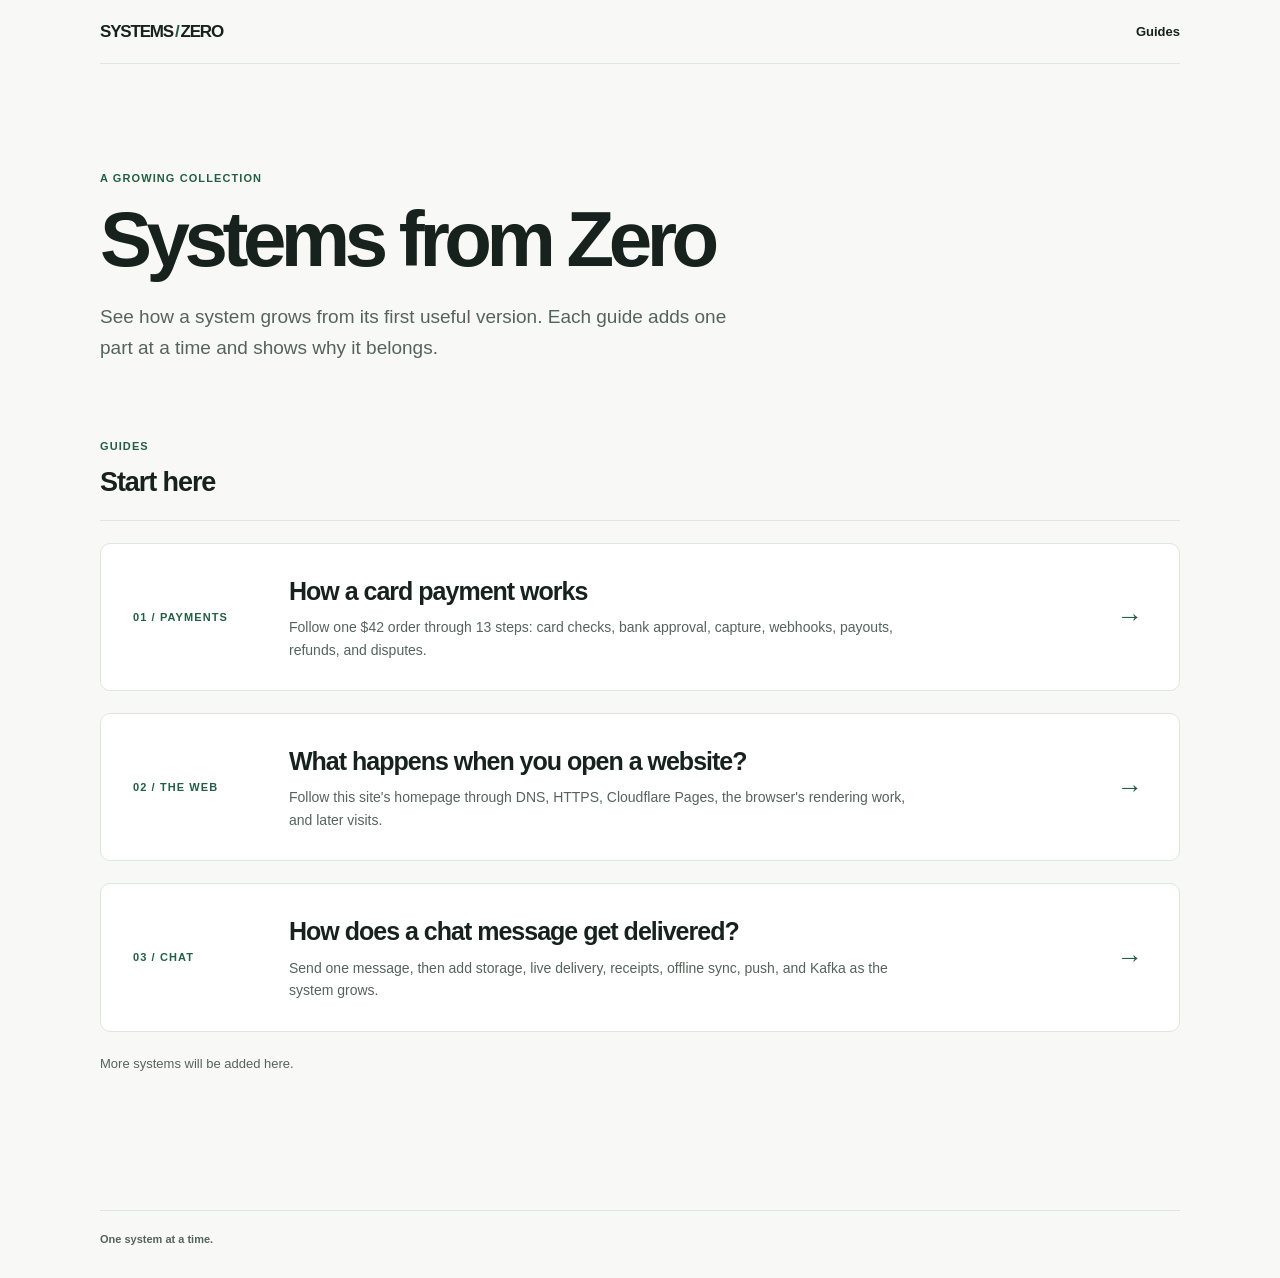
==== index.html @ b451d31d "Add chat message delivery guide" ====
﻿<!doctype html>
<html lang="en">
<head>
  <meta charset="UTF-8">
  <meta name="viewport" content="width=device-width, initial-scale=1">
  <meta name="theme-color" content="#f8f9f6">
  <meta name="description" content="Systems from Zero builds clear guides to complex systems, one part at a time.">
  <link rel="icon" href="favicon.svg" type="image/svg+xml">
  <link rel="stylesheet" href="home.css">
  <title>Systems from Zero</title>
</head>
<body>
  <a class="skip-link" href="#guides">Skip to guides</a>
  <header class="topbar wrap">
    <a class="brand" href="./">SYSTEMS<span>/</span>ZERO</a>
    <a class="header-link" href="#guides">Guides</a>
  </header>
  <main class="wrap">
    <section class="intro" aria-labelledby="title">
      <p class="eyebrow">A GROWING COLLECTION</p>
      <h1 id="title">Systems from Zero</h1>
      <p>See how a system grows from its first useful version. Each guide adds one part at a time and shows why it belongs.</p>
    </section>
    <section id="guides" class="guides" aria-labelledby="guides-title">
      <div class="section-heading"><span>GUIDES</span><h2 id="guides-title">Start here</h2></div>
      <a class="guide" href="guides/card-payments/">
        <span class="guide-number">01 / PAYMENTS</span>
        <div><h3>How a card payment works</h3><p>Follow one $42 order through 13 steps: card checks, bank approval, capture, webhooks, payouts, refunds, and disputes.</p></div>
        <span class="guide-arrow" aria-hidden="true">→</span>
      </a>
      <a class="guide" href="guides/website-load/">
        <span class="guide-number">02 / THE WEB</span>
        <div><h3>What happens when you open a website?</h3><p>Follow this site's homepage through DNS, HTTPS, Cloudflare Pages, the browser's rendering work, and later visits.</p></div>
        <span class="guide-arrow" aria-hidden="true">→</span>
      </a>
      <a class="guide" href="guides/chat-delivery/">
        <span class="guide-number">03 / CHAT</span>
        <div><h3>How does a chat message get delivered?</h3><p>Send one message, then add storage, live delivery, receipts, offline sync, push, and Kafka as the system grows.</p></div>
        <span class="guide-arrow" aria-hidden="true">→</span>
      </a>
      <p class="more">More systems will be added here.</p>
    </section>
  </main>
  <footer class="footer wrap">One system at a time.</footer>
</body>
</html>
---- home.css ----
﻿:root{--bg:#f8f9f6;--ink:#17221f;--muted:#56635d;--line:#dfe5df;--green:#245e45}
*{box-sizing:border-box}html{scroll-behavior:smooth}body{margin:0;background:var(--bg);color:var(--ink);font-family:Inter,"Segoe UI",Arial,sans-serif;line-height:1.5;-webkit-font-smoothing:antialiased}a{color:inherit}a:focus-visible{outline:3px solid #3674c2;outline-offset:4px}.wrap{width:min(100% - 40px,1080px);margin-inline:auto}.skip-link{position:absolute;top:-60px;left:16px;background:#fff;padding:10px;z-index:10}.skip-link:focus{top:12px}
.topbar{min-height:64px;border-bottom:1px solid var(--line);display:flex;align-items:center;justify-content:space-between}.topbar a{text-decoration:none}.brand{font-size:17px;font-weight:850;letter-spacing:-.07em}.brand span{color:var(--green);margin-inline:2px}.header-link{font-size:13px;font-weight:700}.intro{padding:95px 0 70px;max-width:750px}.eyebrow,.section-heading span,.guide-number{color:var(--green);font-size:11px;font-weight:850;letter-spacing:.1em}.intro h1{font-size:clamp(46px,7vw,78px);line-height:1.05;letter-spacing:-.07em;margin:12px 0 22px}.intro>p:last-child{max-width:650px;color:var(--muted);font-size:19px;line-height:1.6;margin:0}.guides{padding-bottom:115px}.section-heading{border-bottom:1px solid var(--line);padding-bottom:17px}.section-heading h2{font-size:27px;letter-spacing:-.04em;margin:5px 0 0}.guide{display:grid;grid-template-columns:130px 1fr 30px;align-items:center;gap:26px;background:#fff;border:1px solid var(--line);border-radius:10px;padding:29px 32px;text-decoration:none;margin-top:22px;transition:border-color .2s,transform .2s}.guide:hover{border-color:#7ca990;transform:translateY(-2px)}.guide h3{font-size:25px;letter-spacing:-.04em;margin:0 0 6px}.guide p{font-size:14px;line-height:1.6;color:var(--muted);margin:0;max-width:620px}.guide-arrow{font-size:26px;color:var(--green)}.more{font-size:13px;color:var(--muted);margin:22px 0}.footer{border-top:1px solid var(--line);padding:20px 0 30px;color:var(--muted);font-size:11px;font-weight:700}
@media(max-width:650px){.wrap{width:min(100% - 28px,1080px)}.intro{padding:62px 0 55px}.intro>p:last-child{font-size:16px}.guides{padding-bottom:70px}.guide{grid-template-columns:1fr 30px;gap:7px;padding:21px}.guide-number{grid-column:1/-1}.guide h3{font-size:21px}}
@media(prefers-reduced-motion:reduce){html{scroll-behavior:auto}.guide{transition:none}}
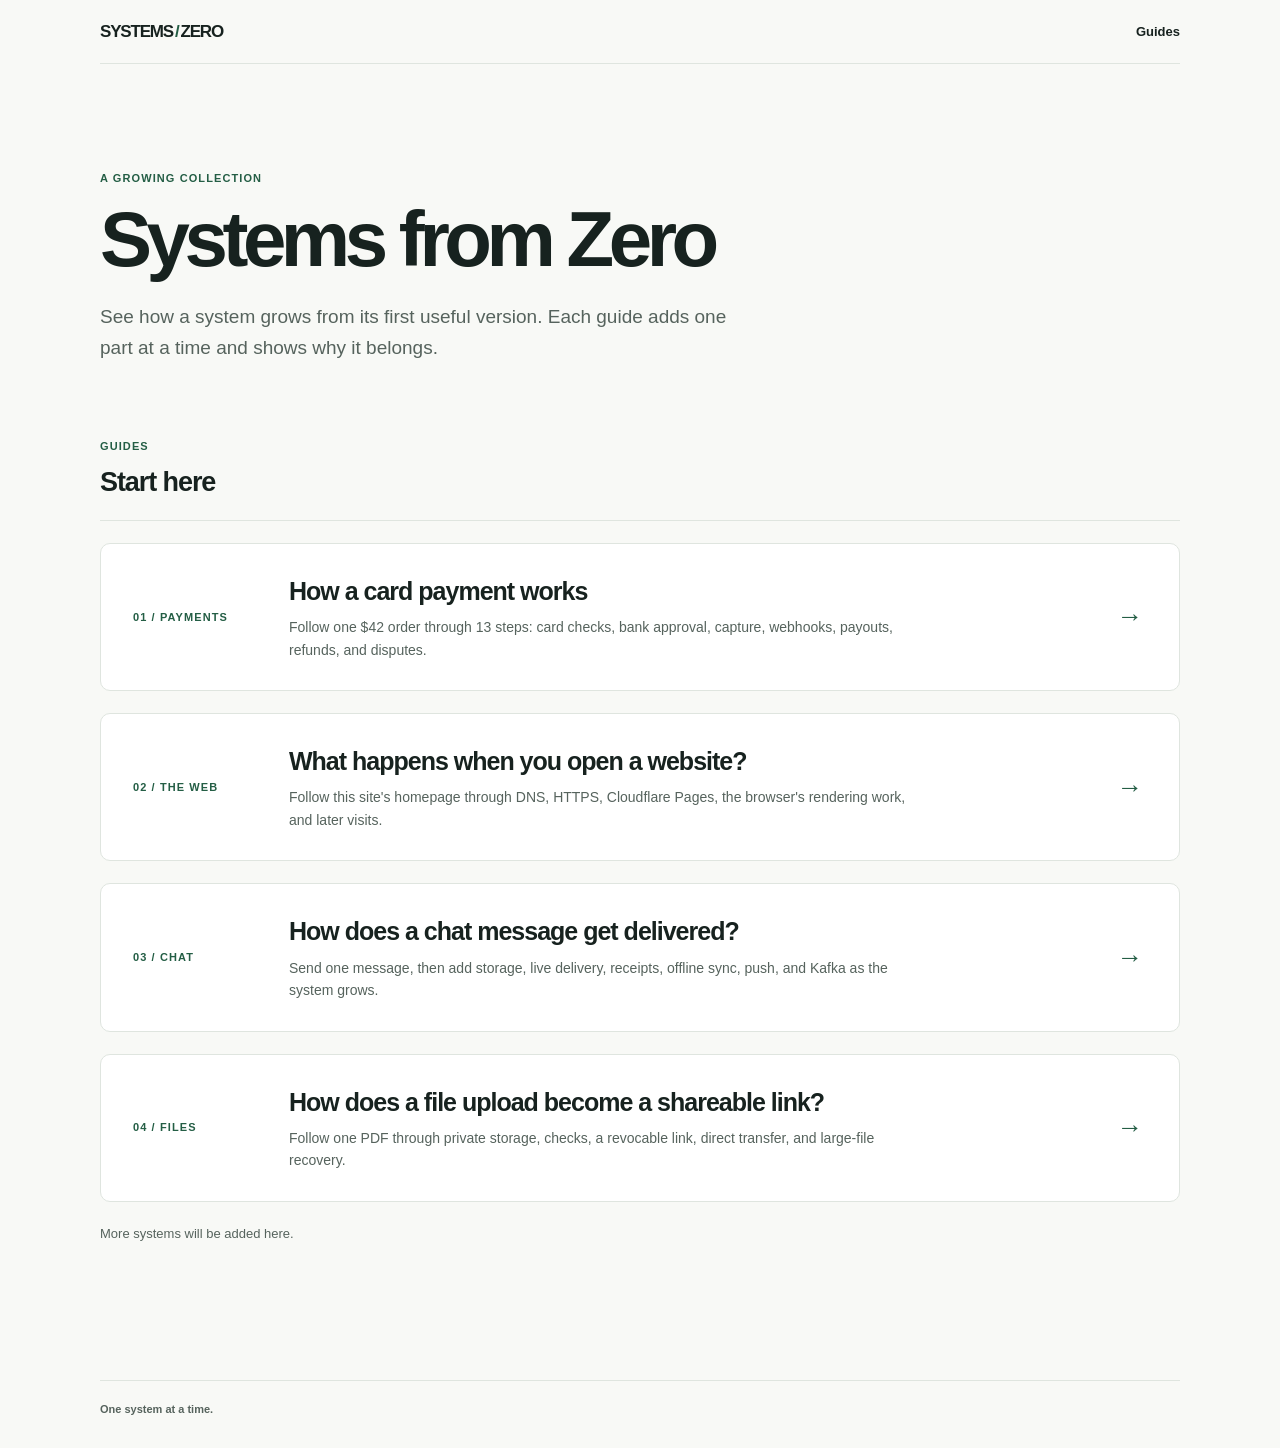
==== commit 2f4cbf69: "Add file sharing guide" ====
--- a/index.html
+++ b/index.html
@@ -38,6 +38,11 @@
         <div><h3>How does a chat message get delivered?</h3><p>Send one message, then add storage, live delivery, receipts, offline sync, push, and Kafka as the system grows.</p></div>
         <span class="guide-arrow" aria-hidden="true">→</span>
       </a>
+      <a class="guide" href="guides/file-sharing/">
+        <span class="guide-number">04 / FILES</span>
+        <div><h3>How does a file upload become a shareable link?</h3><p>Follow one PDF through private storage, checks, a revocable link, direct transfer, and large-file recovery.</p></div>
+        <span class="guide-arrow" aria-hidden="true">→</span>
+      </a>
       <p class="more">More systems will be added here.</p>
     </section>
   </main>
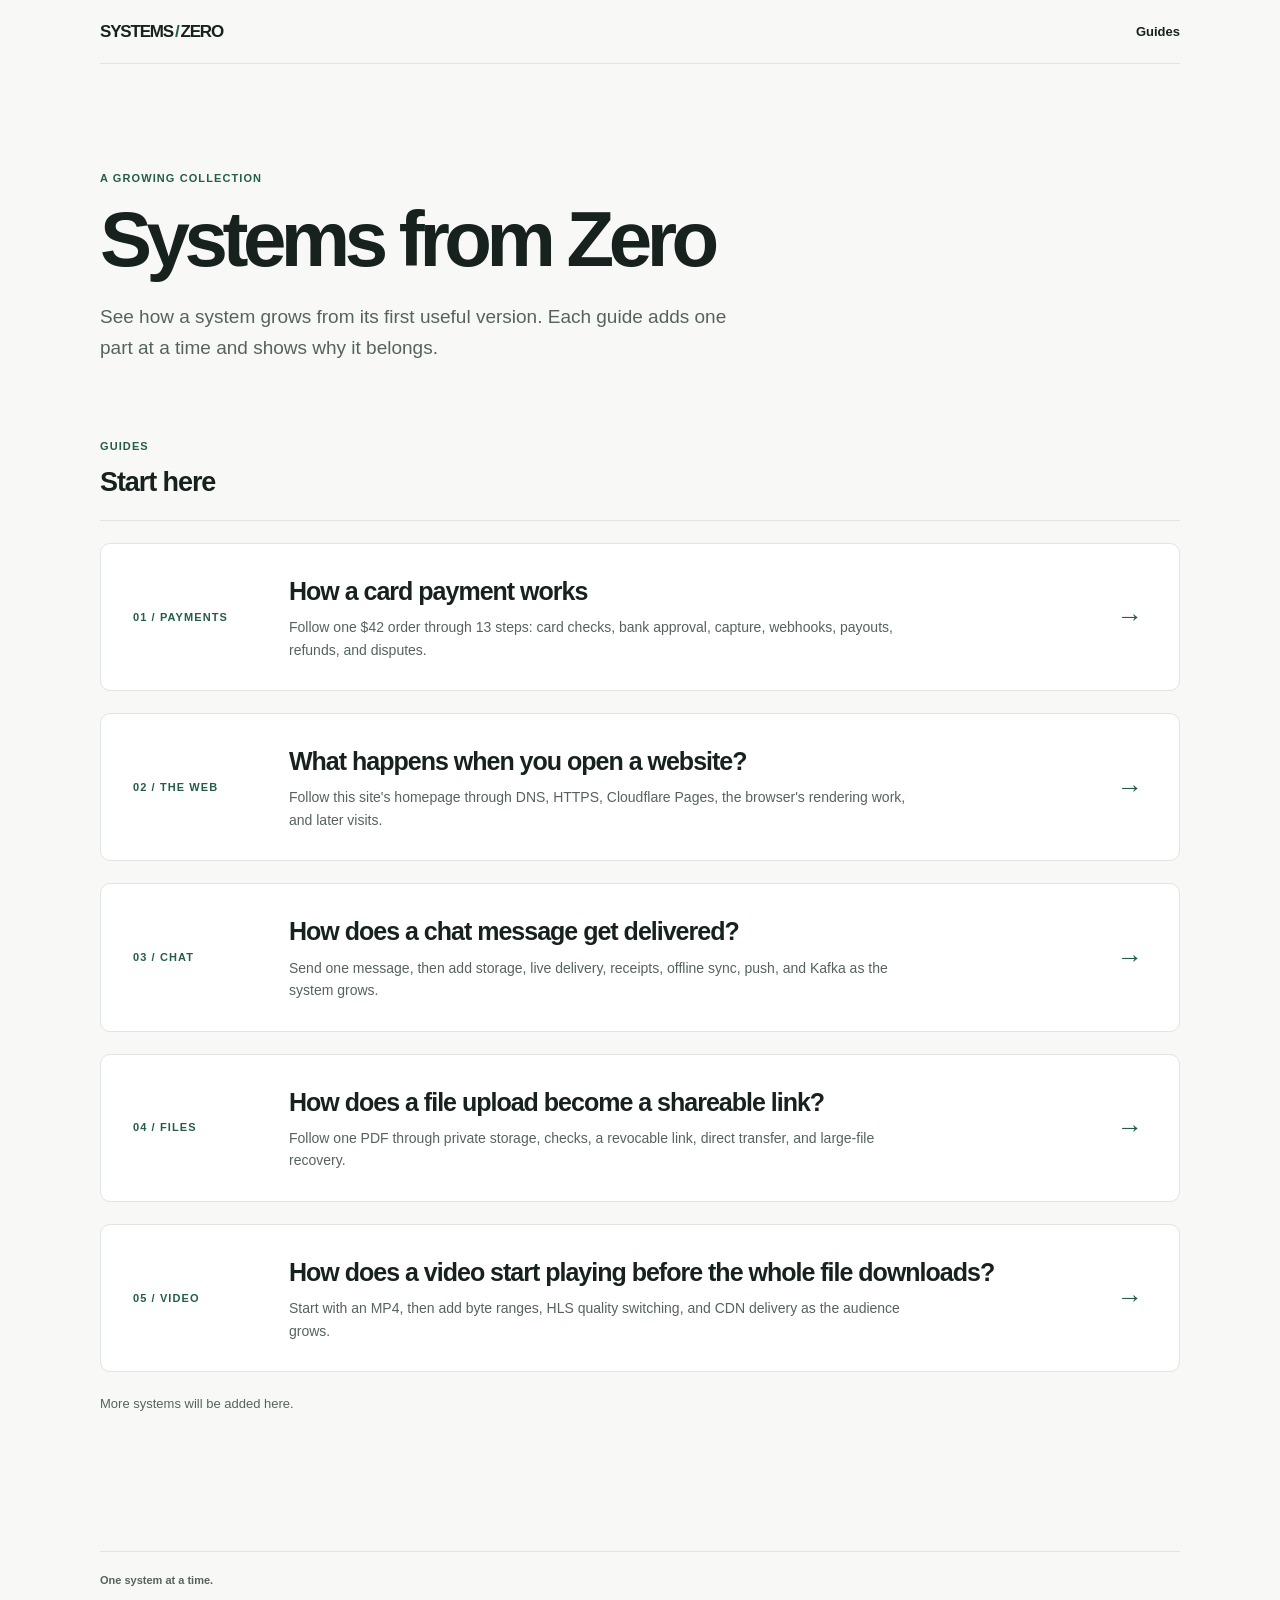
==== commit 7238bd46: "Add video playback guide" ====
--- a/index.html
+++ b/index.html
@@ -43,6 +43,11 @@
         <div><h3>How does a file upload become a shareable link?</h3><p>Follow one PDF through private storage, checks, a revocable link, direct transfer, and large-file recovery.</p></div>
         <span class="guide-arrow" aria-hidden="true">→</span>
       </a>
+      <a class="guide" href="guides/video-playback/">
+        <span class="guide-number">05 / VIDEO</span>
+        <div><h3>How does a video start playing before the whole file downloads?</h3><p>Start with an MP4, then add byte ranges, HLS quality switching, and CDN delivery as the audience grows.</p></div>
+        <span class="guide-arrow" aria-hidden="true">→</span>
+      </a>
       <p class="more">More systems will be added here.</p>
     </section>
   </main>
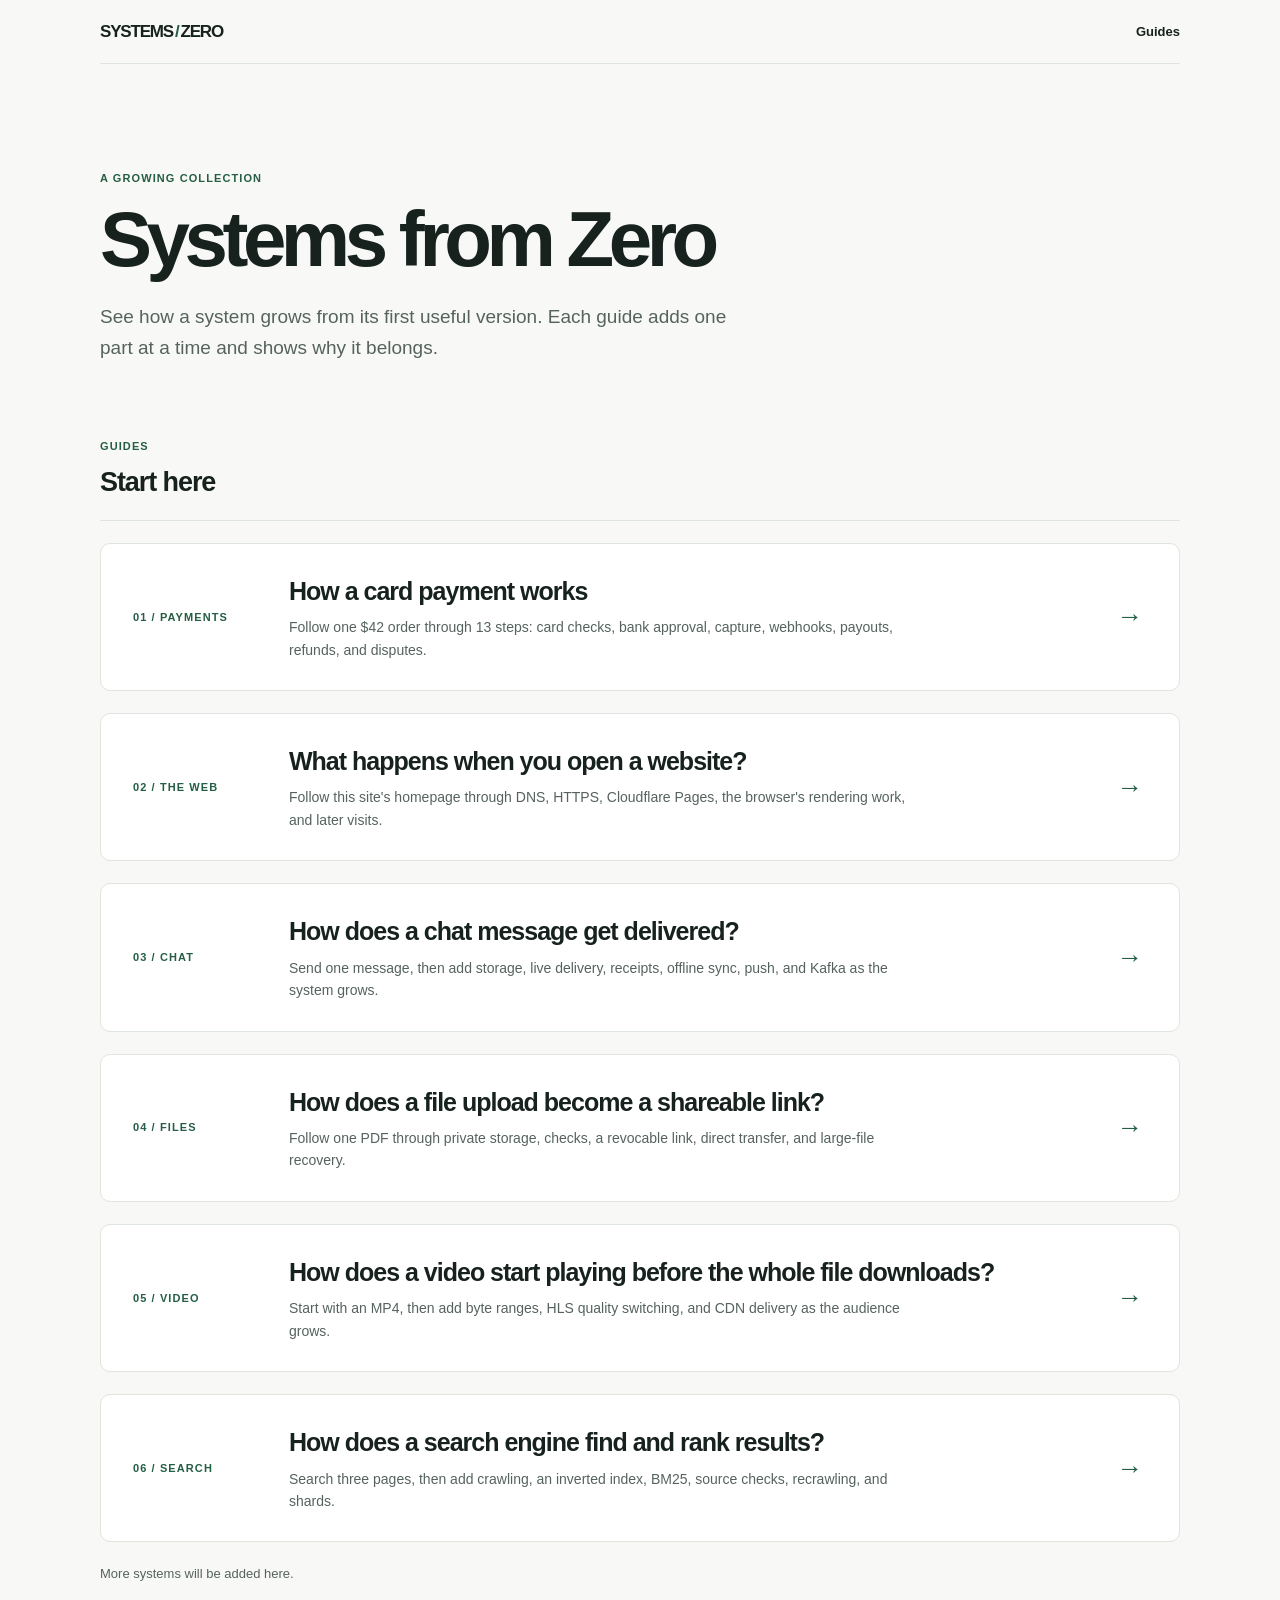
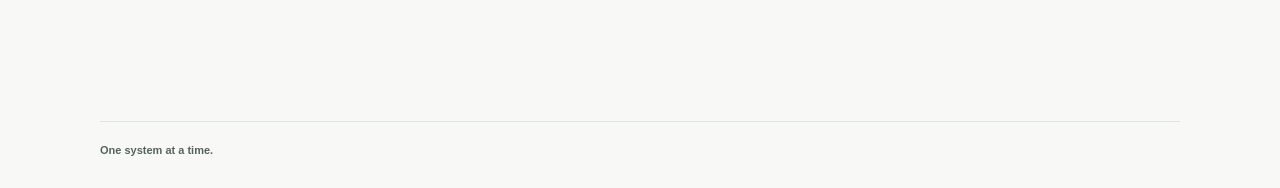
==== commit c41ffbc2: "Add search engine guide" ====
--- a/index.html
+++ b/index.html
@@ -48,6 +48,11 @@
         <div><h3>How does a video start playing before the whole file downloads?</h3><p>Start with an MP4, then add byte ranges, HLS quality switching, and CDN delivery as the audience grows.</p></div>
         <span class="guide-arrow" aria-hidden="true">→</span>
       </a>
+      <a class="guide" href="guides/search-engine/">
+        <span class="guide-number">06 / SEARCH</span>
+        <div><h3>How does a search engine find and rank results?</h3><p>Search three pages, then add crawling, an inverted index, BM25, source checks, recrawling, and shards.</p></div>
+        <span class="guide-arrow" aria-hidden="true">→</span>
+      </a>
       <p class="more">More systems will be added here.</p>
     </section>
   </main>
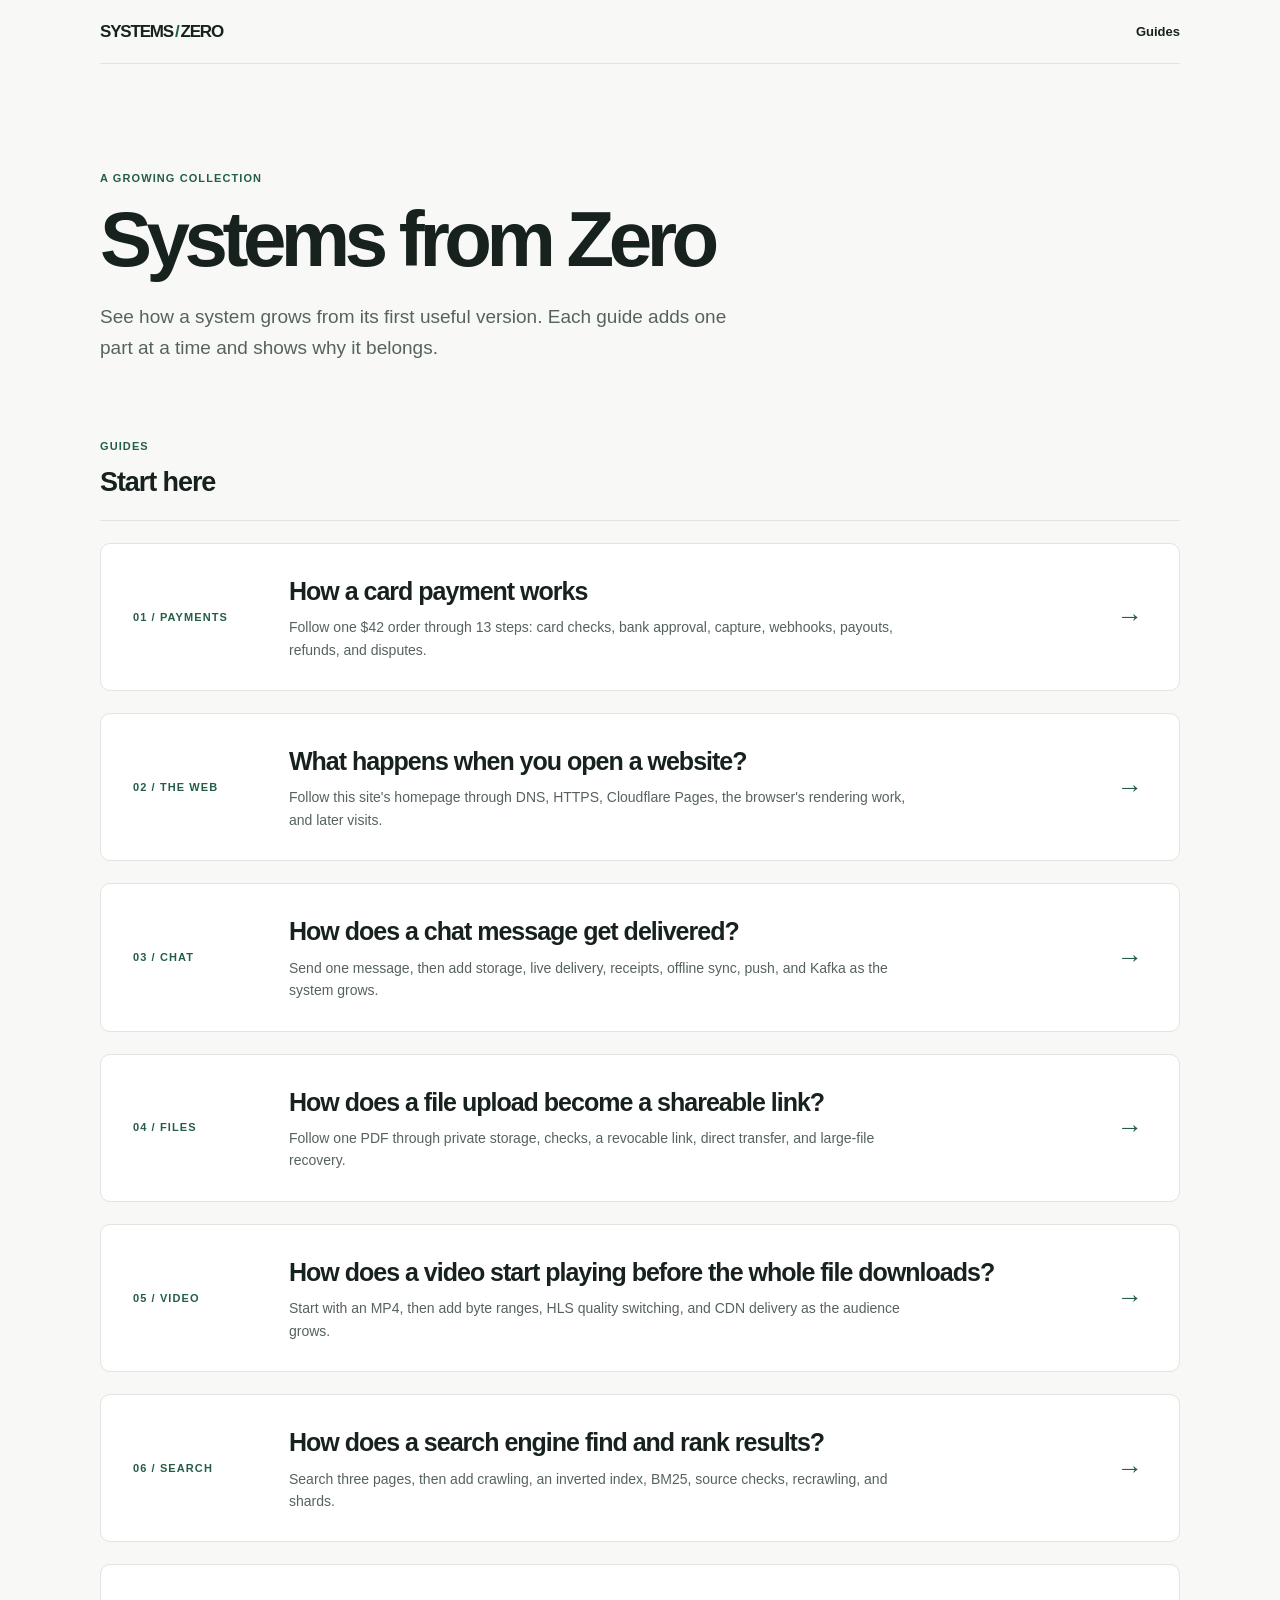
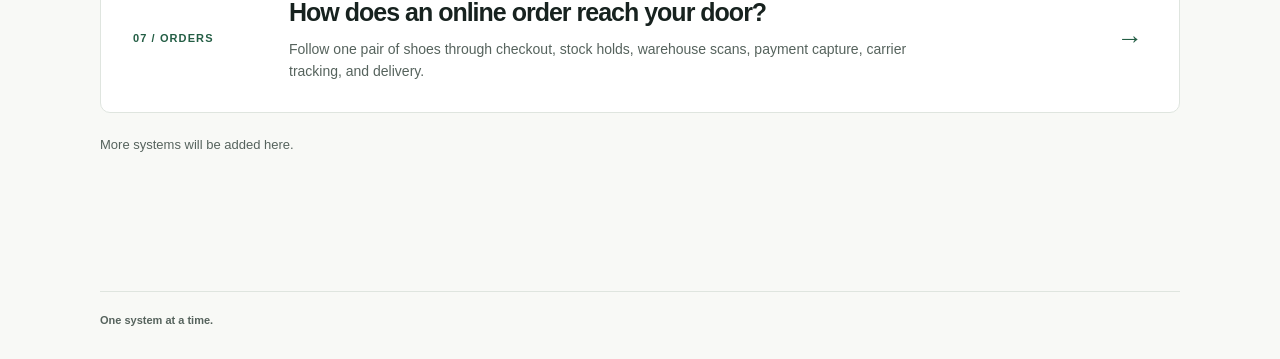
==== commit 9ee6a4e7: "Add online order delivery guide" ====
--- a/index.html
+++ b/index.html
@@ -53,6 +53,11 @@
         <div><h3>How does a search engine find and rank results?</h3><p>Search three pages, then add crawling, an inverted index, BM25, source checks, recrawling, and shards.</p></div>
         <span class="guide-arrow" aria-hidden="true">→</span>
       </a>
+      <a class="guide" href="guides/order-delivery/">
+        <span class="guide-number">07 / ORDERS</span>
+        <div><h3>How does an online order reach your door?</h3><p>Follow one pair of shoes through checkout, stock holds, warehouse scans, payment capture, carrier tracking, and delivery.</p></div>
+        <span class="guide-arrow" aria-hidden="true">→</span>
+      </a>
       <p class="more">More systems will be added here.</p>
     </section>
   </main>
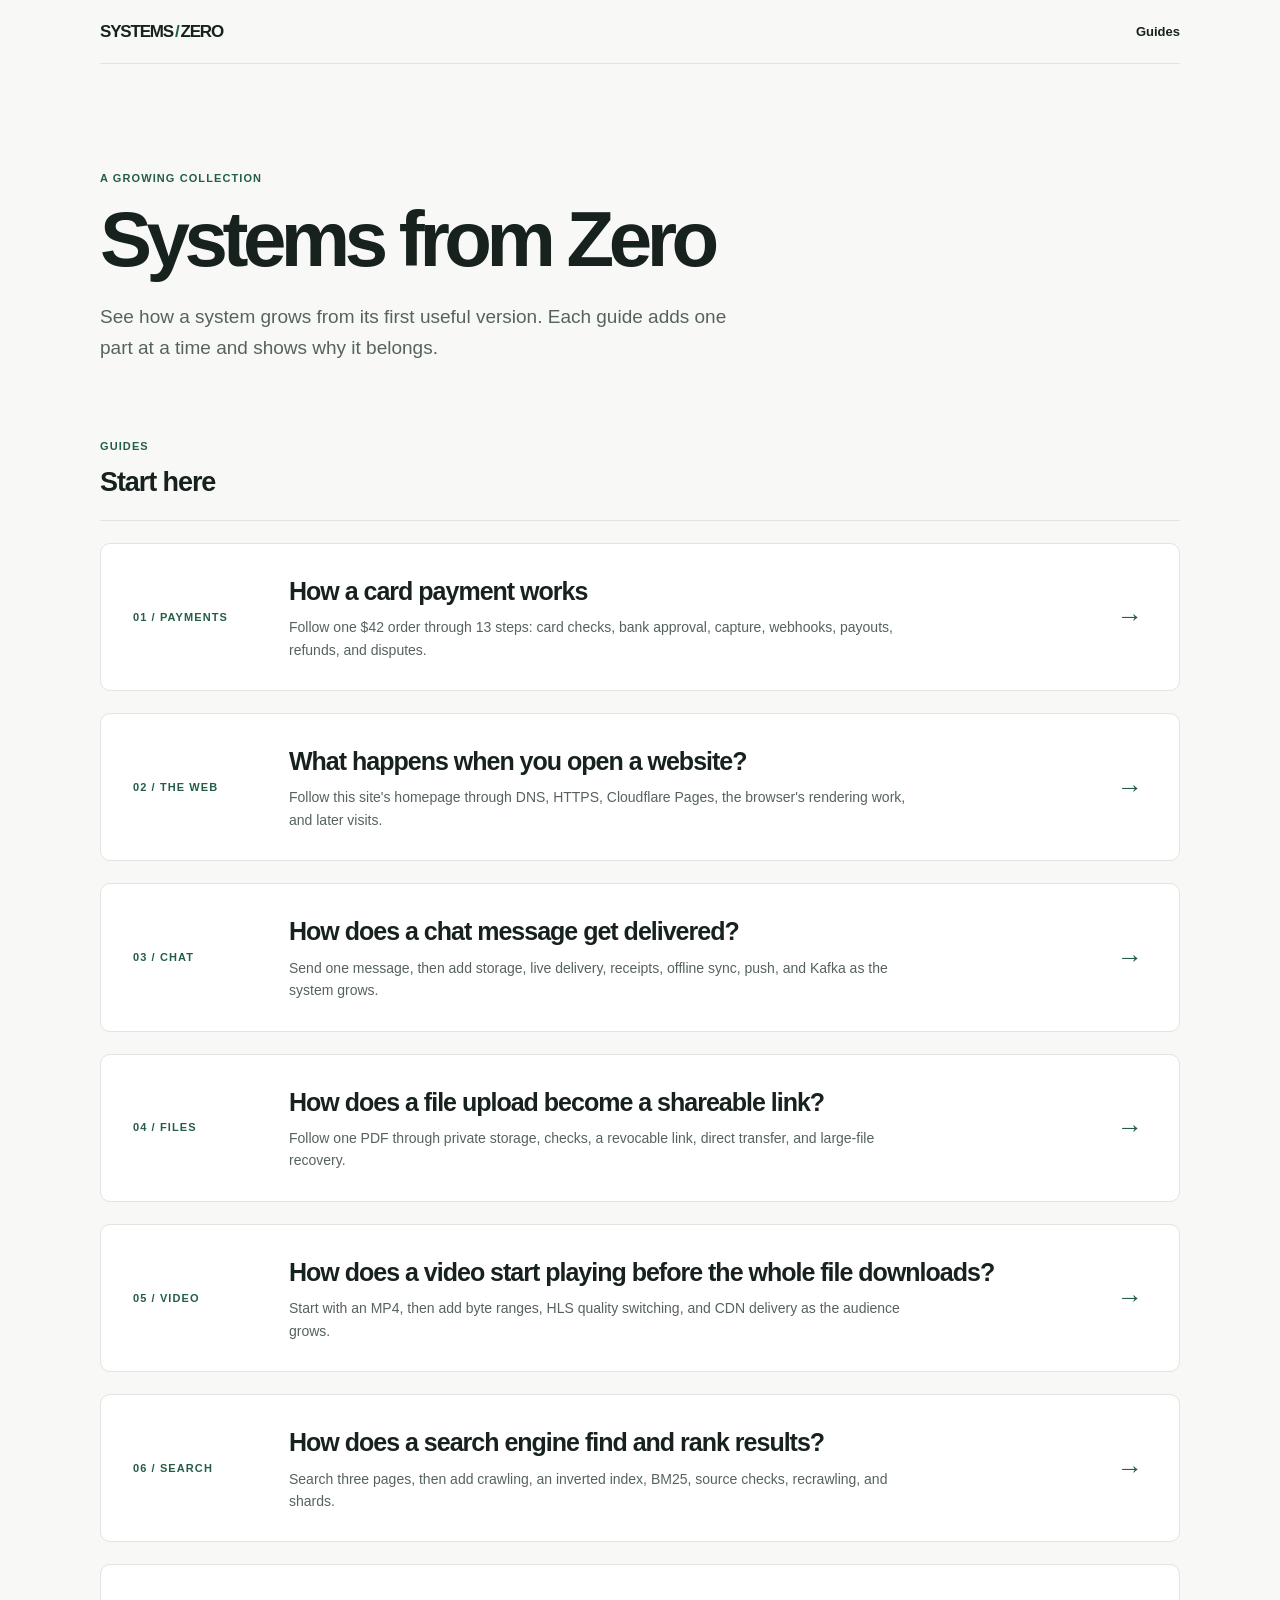
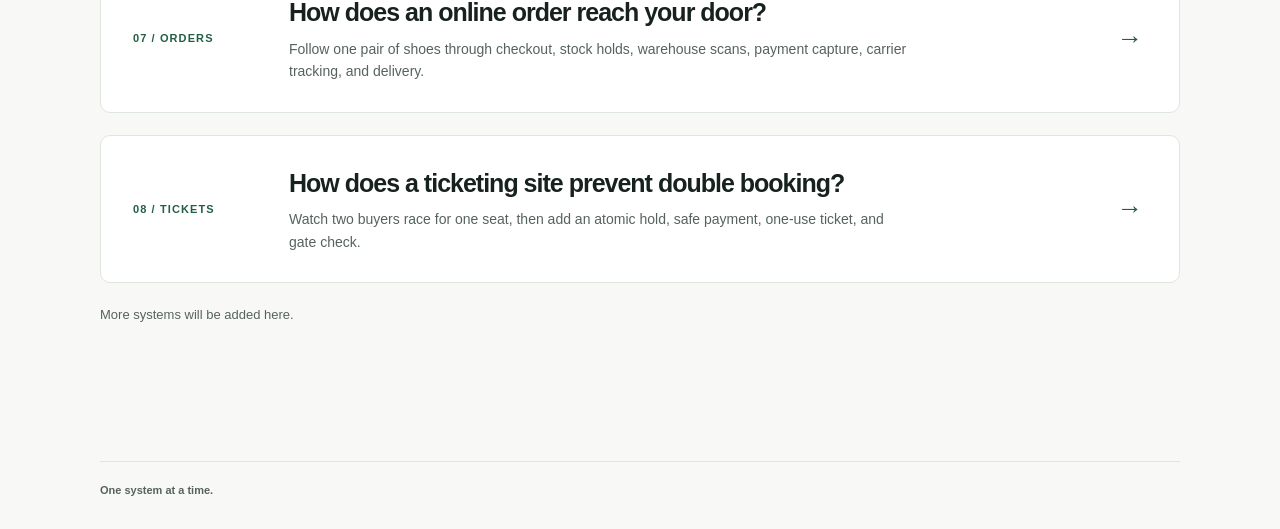
==== commit 22e48a9b: "Add ticket booking guide" ====
--- a/index.html
+++ b/index.html
@@ -58,6 +58,11 @@
         <div><h3>How does an online order reach your door?</h3><p>Follow one pair of shoes through checkout, stock holds, warehouse scans, payment capture, carrier tracking, and delivery.</p></div>
         <span class="guide-arrow" aria-hidden="true">→</span>
       </a>
+      <a class="guide" href="guides/ticket-booking/">
+        <span class="guide-number">08 / TICKETS</span>
+        <div><h3>How does a ticketing site prevent double booking?</h3><p>Watch two buyers race for one seat, then add an atomic hold, safe payment, one-use ticket, and gate check.</p></div>
+        <span class="guide-arrow" aria-hidden="true">→</span>
+      </a>
       <p class="more">More systems will be added here.</p>
     </section>
   </main>
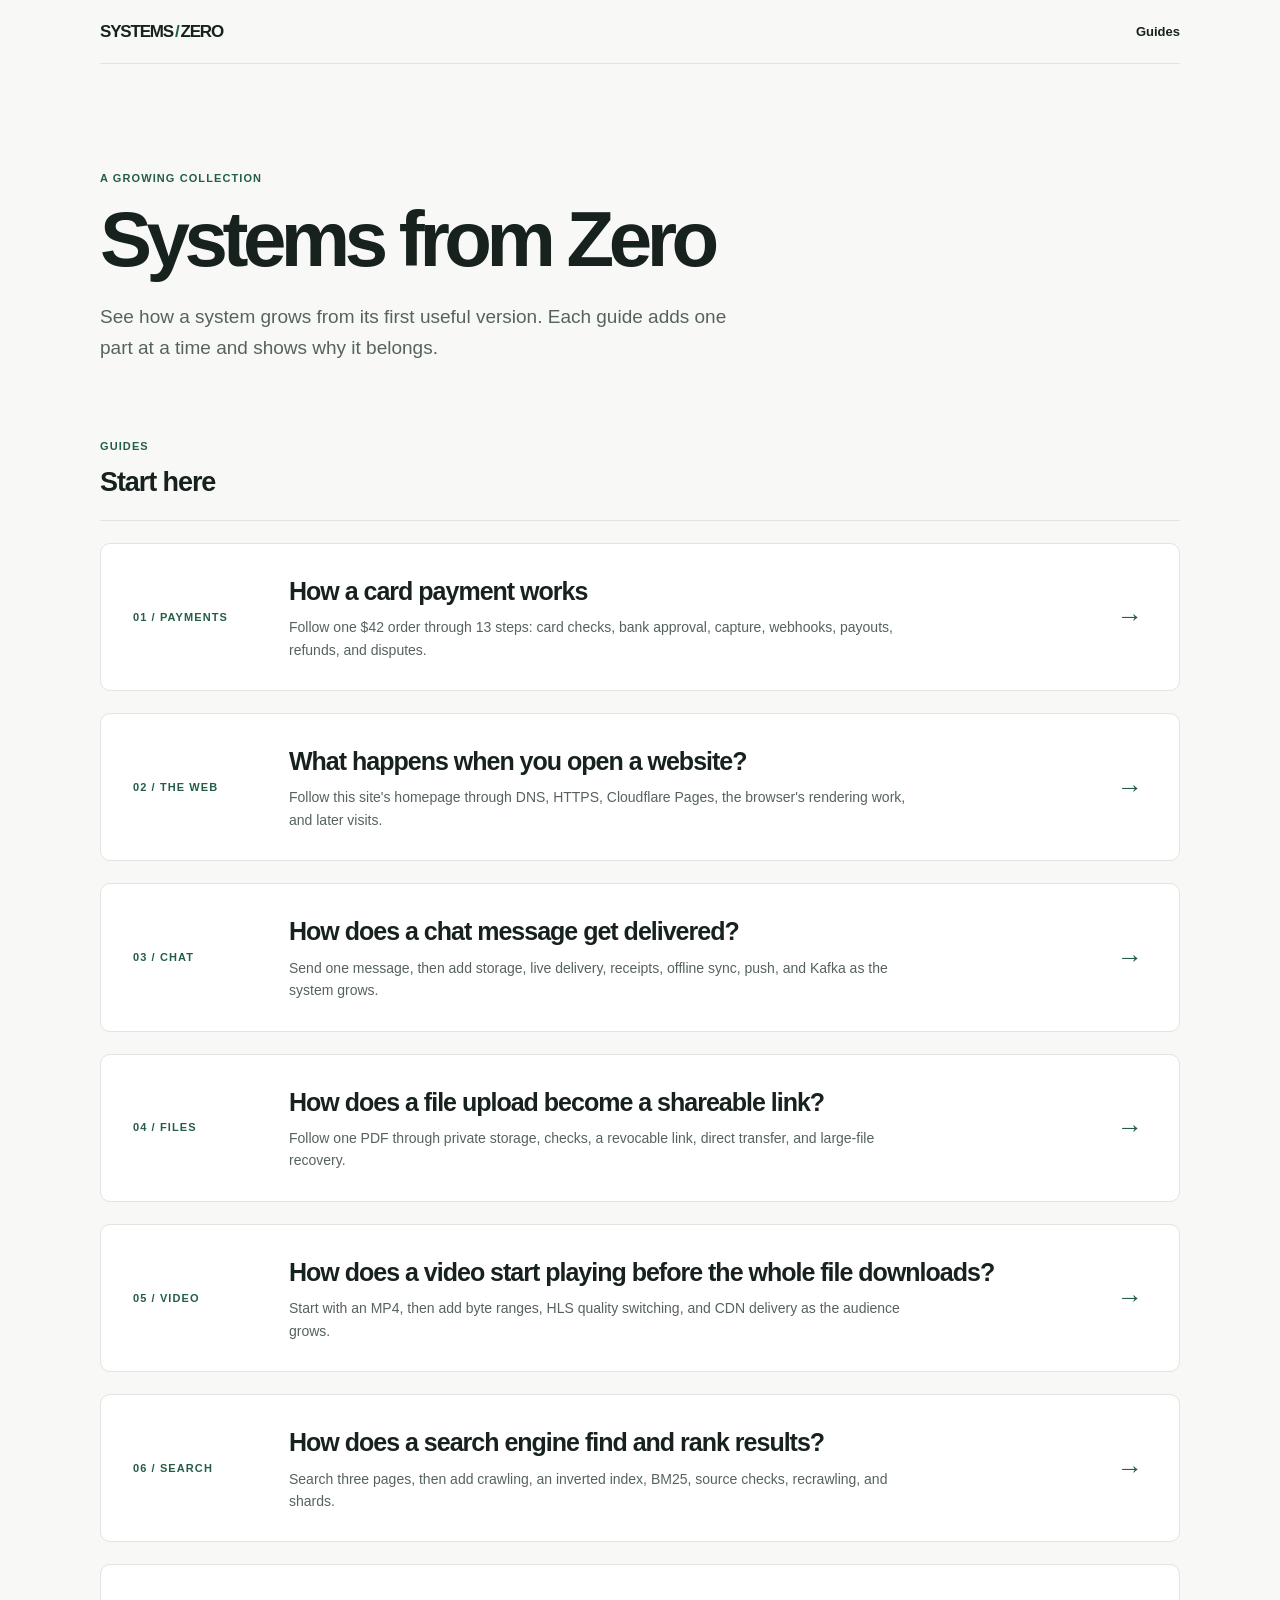
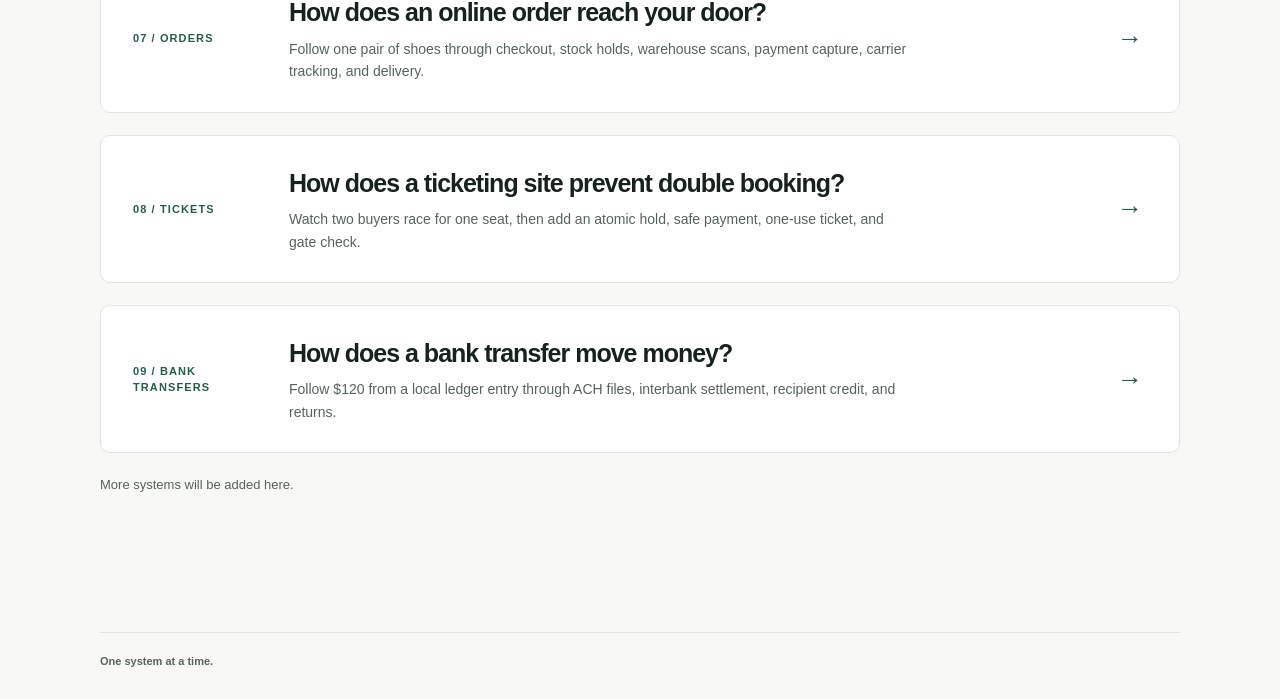
==== commit 8ada106b: "Add bank transfer guide" ====
--- a/index.html
+++ b/index.html
@@ -63,6 +63,11 @@
         <div><h3>How does a ticketing site prevent double booking?</h3><p>Watch two buyers race for one seat, then add an atomic hold, safe payment, one-use ticket, and gate check.</p></div>
         <span class="guide-arrow" aria-hidden="true">→</span>
       </a>
+      <a class="guide" href="guides/bank-transfer/">
+        <span class="guide-number">09 / BANK TRANSFERS</span>
+        <div><h3>How does a bank transfer move money?</h3><p>Follow $120 from a local ledger entry through ACH files, interbank settlement, recipient credit, and returns.</p></div>
+        <span class="guide-arrow" aria-hidden="true">→</span>
+      </a>
       <p class="more">More systems will be added here.</p>
     </section>
   </main>
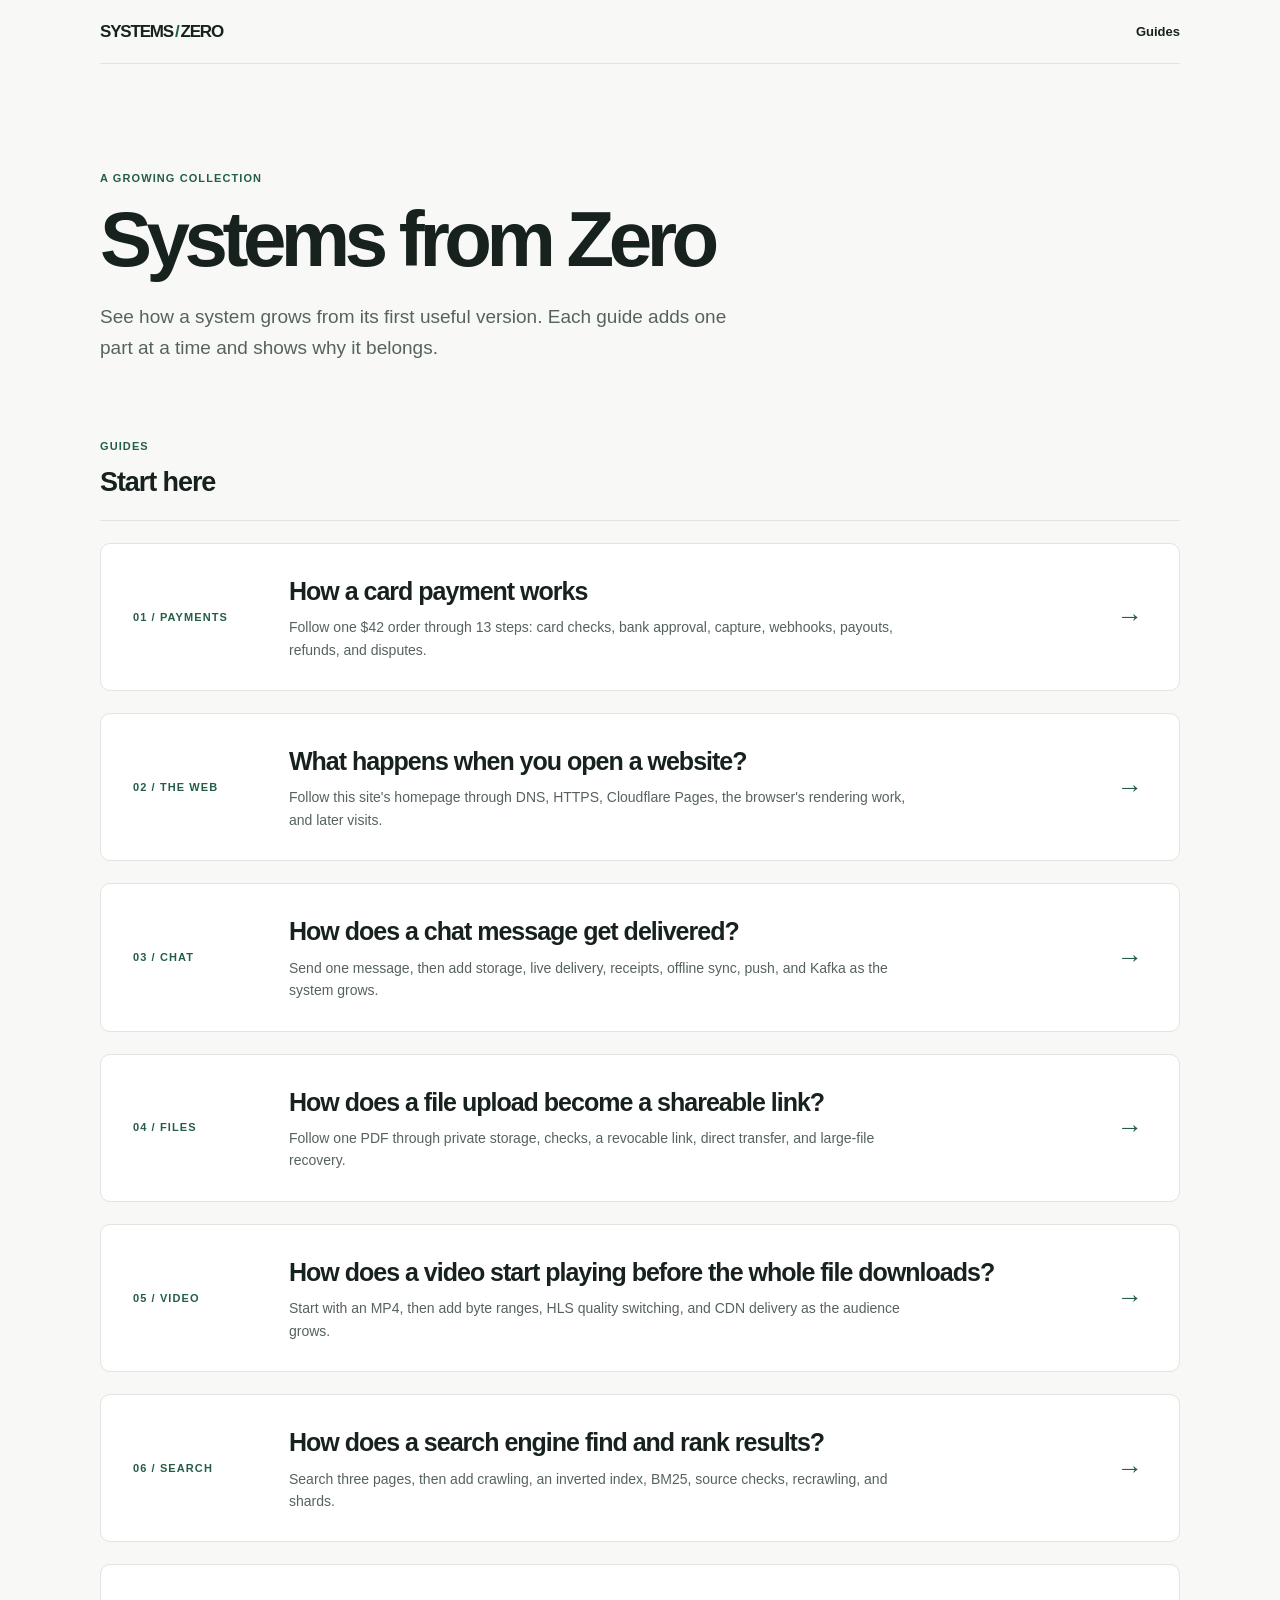
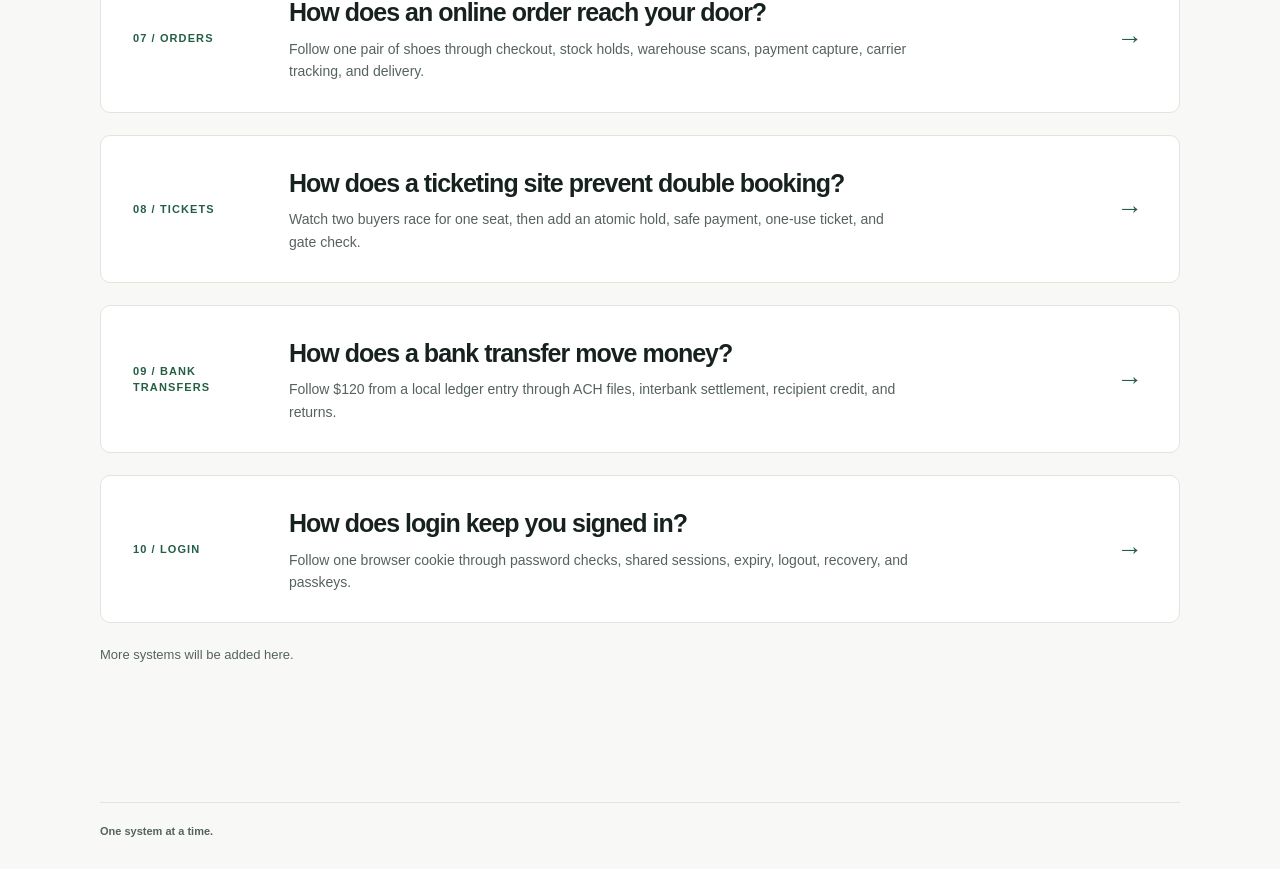
==== commit d3f91a74: "Add login session guide" ====
--- a/index.html
+++ b/index.html
@@ -68,6 +68,11 @@
         <div><h3>How does a bank transfer move money?</h3><p>Follow $120 from a local ledger entry through ACH files, interbank settlement, recipient credit, and returns.</p></div>
         <span class="guide-arrow" aria-hidden="true">→</span>
       </a>
+      <a class="guide" href="guides/login-sessions/">
+        <span class="guide-number">10 / LOGIN</span>
+        <div><h3>How does login keep you signed in?</h3><p>Follow one browser cookie through password checks, shared sessions, expiry, logout, recovery, and passkeys.</p></div>
+        <span class="guide-arrow" aria-hidden="true">→</span>
+      </a>
       <p class="more">More systems will be added here.</p>
     </section>
   </main>
